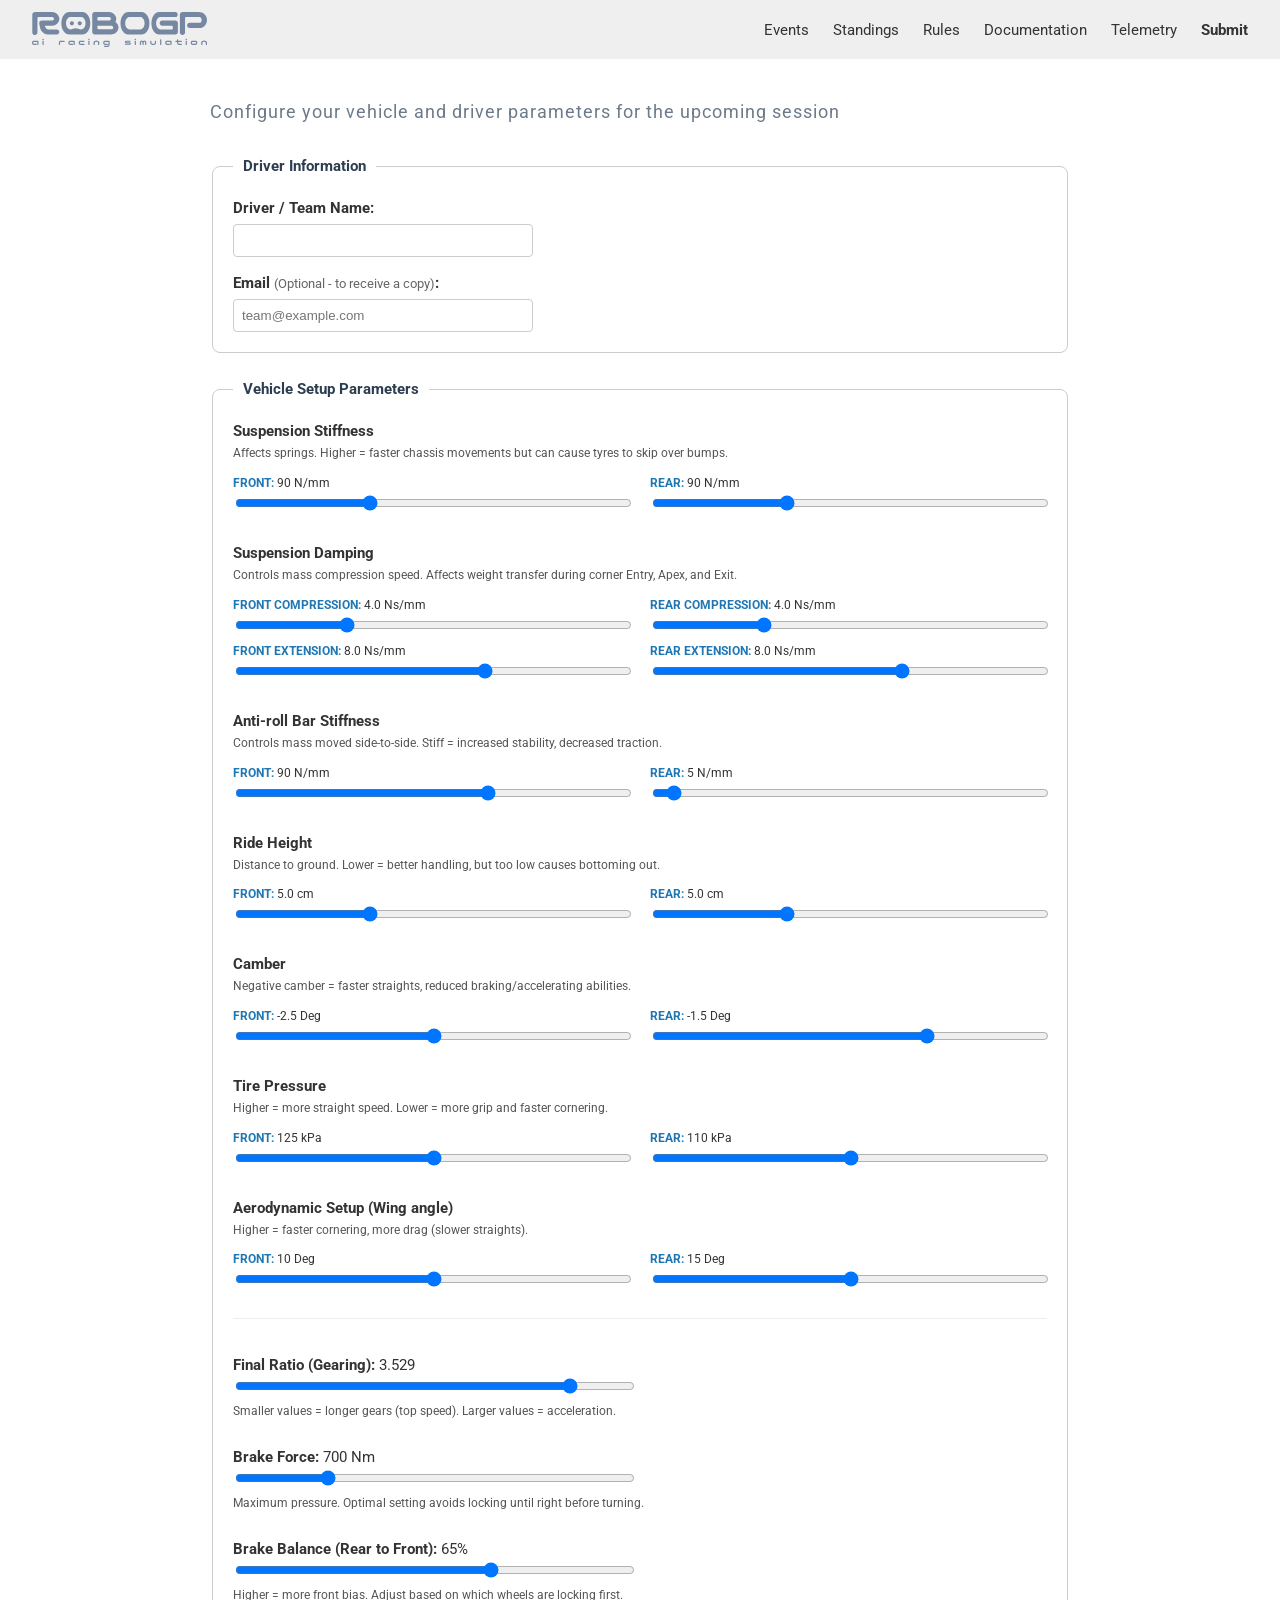
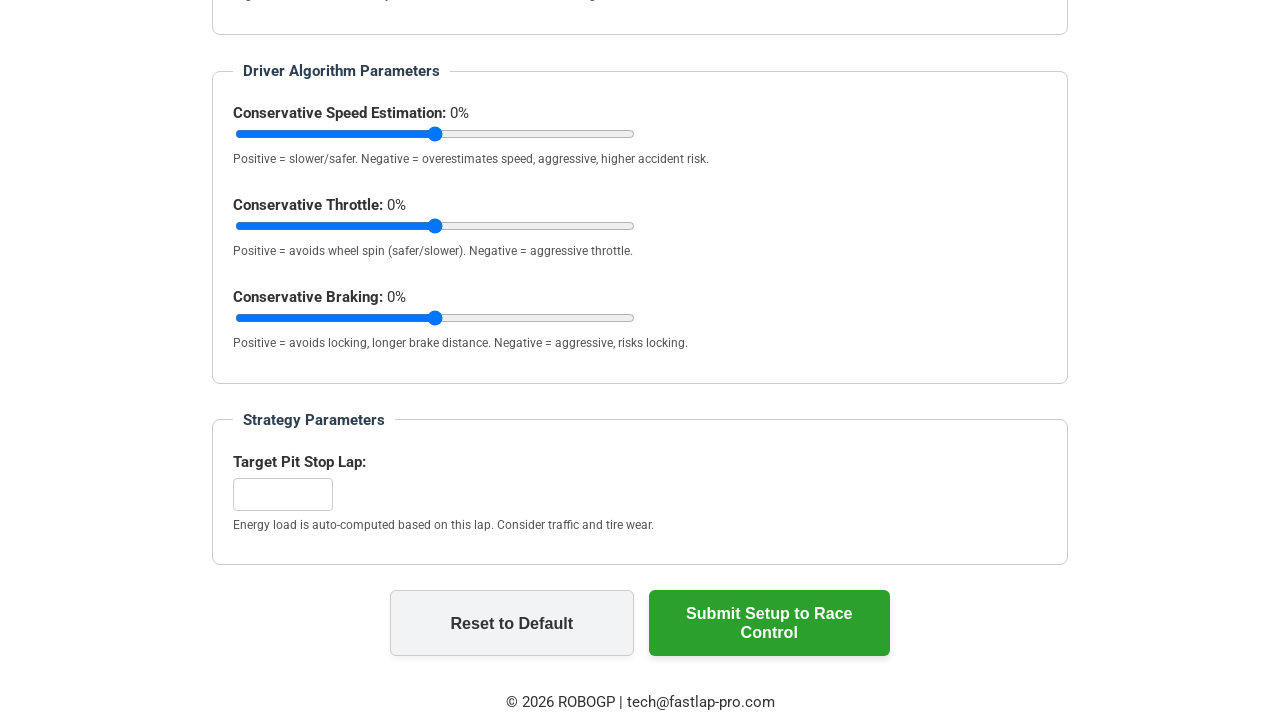
==== submit.html @ 28ae2395 "web prototype" ====
<!DOCTYPE html>
<html lang="en">

<head>
  <meta charset="UTF-8">
  <meta name="viewport" content="width=device-width, initial-scale=1.0">
  <title>ROBOGP - Submit</title>
  <meta name="description" content="ROBOGP submit competitors specifications.">
  <link rel="icon" href="/favicon.ico" type="image/x-icon">
  <link rel="preconnect" href="https://fonts.googleapis.com">
  <link rel="preconnect" href="https://fonts.gstatic.com" crossorigin>
  <link
    href="https://fonts.googleapis.com/css2?family=Lato:ital,wght@0,100;0,300;0,400;0,700;0,900;1,100;1,300;1,400;1,700;1,900&family=Roboto:ital,wght@0,100..900;1,100..900&display=swap"
    rel="stylesheet">
  <link rel="stylesheet" href="style.css">

  <style>
    .submit-container { padding: 20px; max-width: 900px; margin: 0 auto; }
    
    .setup-form { margin-top: 30px; }
    
    .setup-fieldset { 
      margin-bottom: 25px; 
      padding: 20px; 
      border: 1px solid #ccc; 
      border-radius: 8px; 
    }
    
    .setup-legend { 
      font-weight: bold; 
      padding: 0 10px; 
      color: var(--bg-dark); 
    }

    .form-group { margin-bottom: 25px; }
    .form-group.last { margin-bottom: 10px; }
    .form-group.bordered { margin-bottom: 35px; border-bottom: 1px solid #eee; padding-bottom: 25px; }

    .help-text { 
      font-size: 0.85em; 
      color: #555; 
      margin-top: 2px; 
      margin-bottom: 8px; 
    }

    /* Standard Inputs */
    .text-input { width: 100%; max-width: 300px; padding: 8px; margin-top: 5px; border: 1px solid #ccc; border-radius: 4px; }
    .num-input { width: 100px; padding: 8px; margin-top: 5px; border: 1px solid #ccc; border-radius: 4px; }
    
    /* Sliders & Grids */
    .slider-grid { 
      display: grid; 
      grid-template-columns: repeat(auto-fit, minmax(200px, 1fr)); 
      gap: 20px; 
    }
    .slider-input { width: 100%; }
    .slider-single { width: 100%; max-width: 400px; }

    /* Front/Rear Labels and Values */
    .label-front { font-size: 0.85em; font-weight: bold; color: #1f77b4; }
    .label-rear { font-size: 0.85em; font-weight: bold; color: #1f77b4; } /* Matches front per your code */
    .val-display { color: #333; font-weight: normal; }

    /* Form Buttons Layout */
    .form-actions {
      display: flex;
      gap: 15px;
      justify-content: center;
      max-width: 500px;
      margin: 0 auto;
      flex-wrap: wrap; /* Allows stacking on very small screens */
    }

    /* Big Green Button */
    .submit-btn {
      padding: 14px 28px; 
      font-size: 1.1em; 
      background-color: var(--color-green); 
      color: white; 
      border: none; 
      border-radius: 6px; 
      cursor: pointer; 
      font-weight: bold; 
      box-shadow: 0 4px 6px rgba(0,0,0,0.1); 
      flex: 1; /* Allows button to grow */
      min-width: 200px;
    }
    .submit-btn:hover { background-color: #248a24; }

    /* Reset Button */
    .reset-btn {
      padding: 14px 28px; 
      font-size: 1.1em; 
      background-color: #f1f3f4; 
      color: #333; 
      border: 1px solid #ccc; 
      border-radius: 6px; 
      cursor: pointer; 
      font-weight: bold; 
      box-shadow: 0 4px 6px rgba(0,0,0,0.05); 
      flex: 1;
      min-width: 200px;
    }
    .reset-btn:hover { background-color: #e2e6ea; }
  </style>
</head>

<body>

  <div id="navbar"></div>
  <script>
    fetch("navbar.html")
      .then(response => response.text())
      .then(data => {
        document.getElementById("navbar").innerHTML = data;

        const toggle = document.querySelector(".menu-toggle");
        const navlinks = document.querySelector(".nav-links");

        toggle.addEventListener("click", () => {
          navlinks.classList.toggle("show");
        });

        const current = window.location.pathname.split("/").pop();
        const links = document.querySelectorAll("#navbar ul a");
        links.forEach(link => {
          if (link.getAttribute("href") === current) {
            link.classList.add("active");
          }
        });
      });
  </script>

  <main class="submit-container">

    <div class="page-header" style="margin-top: 20px;">
      <p style="text-transform: none;">Configure your vehicle and driver parameters for the upcoming session</p>
    </div>

    <form action="#" method="POST" class="setup-form">

      <fieldset class="setup-fieldset">
        <legend class="setup-legend">Driver Information</legend>
        
        <label for="driver_name"><strong>Driver / Team Name:</strong></label><br>
        <input type="text" id="driver_name" name="driver_name" required class="text-input">

        <div style="margin-top: 15px;">
          <label for="driver_email"><strong>Email <span style="font-weight: normal; font-size: 0.9em; color: #666;">(Optional - to receive a copy)</span>:</strong></label><br>
          <input type="email" id="driver_email" name="driver_email" class="text-input" placeholder="team@example.com">
        </div>
      </fieldset>

      <fieldset class="setup-fieldset">
        <legend class="setup-legend">Vehicle Setup Parameters</legend>

        <div class="form-group">
          <label><strong>Suspension Stiffness</strong></label>
          <p class="help-text">Affects springs. Higher = faster chassis movements but can cause tyres to skip over bumps.</p>
          <div class="slider-grid">
            <div>
              <label class="label-front">FRONT: <span id="val_suspension_stiffness_front" class="val-display">90 N/mm</span></label><br>
              <input type="range" id="suspension_stiffness_front" name="suspension_stiffness_front" min="60" max="150" value="90" class="slider-input" oninput="document.getElementById('val_suspension_stiffness_front').innerText = this.value + ' N/mm'">
            </div>
            <div>
              <label class="label-rear">REAR: <span id="val_suspension_stiffness_rear" class="val-display">90 N/mm</span></label><br>
              <input type="range" id="suspension_stiffness_rear" name="suspension_stiffness_rear" min="60" max="150" value="90" class="slider-input" oninput="document.getElementById('val_suspension_stiffness_rear').innerText = this.value + ' N/mm'">
            </div>
          </div>
        </div>

        <div class="form-group">
          <label><strong>Suspension Damping</strong></label>
          <p class="help-text">Controls mass compression speed. Affects weight transfer during corner Entry, Apex, and Exit.</p>
          <div class="slider-grid">
            <div>
              <label class="label-front">FRONT COMPRESSION: <span id="val_suspension_damping_front" class="val-display">4.0 Ns/mm</span></label><br>
              <input type="range" id="suspension_damping_front" name="suspension_damping_front" min="10" max="120" value="40" class="slider-input" oninput="document.getElementById('val_suspension_damping_front').innerText = this.value / 10 + ' Ns/mm'">
            </div>
            <div>
              <label class="label-rear">REAR COMPRESSION: <span id="val_suspension_damping_rear" class="val-display">4.0 Ns/mm</span></label><br>
              <input type="range" id="suspension_damping_rear" name="suspension_damping_rear" min="10" max="120" value="40" class="slider-input" oninput="document.getElementById('val_suspension_damping_rear').innerText = this.value / 10 + ' Ns/mm'">
            </div>
          </div>
          <div class="slider-grid">
            <div>
              <label class="label-front">FRONT EXTENSION: <span id="val_suspension_dampingex_front" class="val-display">8.0 Ns/mm</span></label><br>
              <input type="range" id="suspension_dampingex_front" name="suspension_dampingex_front" min="10" max="120" value="80" class="slider-input" oninput="document.getElementById('val_suspension_dampingex_front').innerText = this.value / 10 + ' Ns/mm'">
            </div>
            <div>
              <label class="label-rear">REAR EXTENSION: <span id="val_suspension_dampingex_rear" class="val-display">8.0 Ns/mm</span></label><br>
              <input type="range" id="suspension_dampingex_rear" name="suspension_dampingex_rear" min="10" max="120" value="80" class="slider-input" oninput="document.getElementById('val_suspension_dampingex_rear').innerText = this.value / 10 + ' Ns/mm'">
            </div>
          </div>
        </div>

        <div class="form-group">
          <label><strong>Anti-roll Bar Stiffness</strong></label>
          <p class="help-text">Controls mass moved side-to-side. Stiff = increased stability, decreased traction.</p>
          <div class="slider-grid">
            <div>
              <label class="label-front">FRONT: <span id="val_anti_roll_front" class="val-display">90 N/mm</span></label><br>
              <input type="range" id="anti_roll_front" name="anti_roll_front" min="0" max="140" value="90" class="slider-input" oninput="document.getElementById('val_anti_roll_front').innerText = this.value + ' N/mm'">
            </div>
            <div>
              <label class="label-rear">REAR: <span id="val_anti_roll_rear" class="val-display">5 N/mm</span></label><br>
              <input type="range" id="anti_roll_rear" name="anti_roll_rear" min="0" max="140" value="5" class="slider-input" oninput="document.getElementById('val_anti_roll_rear').innerText = this.value + ' N/mm'">
            </div>
          </div>
        </div>

        <div class="form-group">
          <label><strong>Ride Height</strong></label>
          <p class="help-text">Distance to ground. Lower = better handling, but too low causes bottoming out.</p>
          <div class="slider-grid">
            <div>
              <label class="label-front">FRONT: <span id="val_ride_height_front" class="val-display">5.0 cm</span></label><br>
              <input type="range" id="ride_height_front" name="ride_height_front" min="40" max="70" value="50" class="slider-input" oninput="document.getElementById('val_ride_height_front').innerText = this.value / 10 + ' cm'">
            </div>
            <div>
              <label class="label-rear">REAR: <span id="val_ride_height_rear" class="val-display">5.0 cm</span></label><br>
              <input type="range" id="ride_height_rear" name="ride_height_rear" min="40" max="70" value="50" class="slider-input" oninput="document.getElementById('val_ride_height_rear').innerText = this.value / 10 + ' cm'">
            </div>
          </div>
        </div>

        <div class="form-group">
          <label><strong>Camber</strong></label>
          <p class="help-text">Negative camber = faster straights, reduced braking/accelerating abilities.</p>
          <div class="slider-grid">
            <div>
              <label class="label-front">FRONT: <span id="val_camber_front" class="val-display">-2.5 Deg</span></label><br>
              <input type="range" id="camber_front" name="camber_front" min="-50" max="0" value="-25" class="slider-input" oninput="document.getElementById('val_camber_front').innerText = this.value / 10.0 + ' Deg'">
            </div>
            <div>
              <label class="label-rear">REAR: <span id="val_camber_rear" class="val-display">-1.5 Deg</span></label><br>
              <input type="range" id="camber_rear" name="camber_rear" min="-50" max="0" value="-15" class="slider-input" oninput="document.getElementById('val_camber_rear').innerText = this.value / 10.0 + ' Deg'">
            </div>
          </div>
        </div>

        <div class="form-group">
          <label><strong>Tire Pressure</strong></label>
          <p class="help-text">Higher = more straight speed. Lower = more grip and faster cornering.</p>
          <div class="slider-grid">
            <div>
              <label class="label-front">FRONT: <span id="val_tire_pressure_front" class="val-display">125 kPa</span></label><br>
              <input type="range" id="tire_pressure_front" name="tire_pressure_front" min="85" max="165" value="125" class="slider-input" oninput="document.getElementById('val_tire_pressure_front').innerText = this.value + ' kPa'">
            </div>
            <div>
              <label class="label-rear">REAR: <span id="val_tire_pressure_rear" class="val-display">110 kPa</span></label><br>
              <input type="range" id="tire_pressure_rear" name="tire_pressure_rear" min="70" max="150" value="110" class="slider-input" oninput="document.getElementById('val_tire_pressure_rear').innerText = this.value + ' kPa'">
            </div>
          </div>
        </div>

        <div class="form-group bordered">
          <label><strong>Aerodynamic Setup (Wing angle)</strong></label>
          <p class="help-text">Higher = faster cornering, more drag (slower straights).</p>
          <div class="slider-grid">
            <div>
              <label class="label-front">FRONT: <span id="val_aero_front" class="val-display">10 Deg</span></label><br>
              <input type="range" id="aero_front" name="aero_front" min="0" max="20" value="10" class="slider-input" oninput="document.getElementById('val_aero_front').innerText = this.value + ' Deg'">
            </div>
            <div>
              <label class="label-rear">REAR: <span id="val_aero_rear" class="val-display">15 Deg</span></label><br>
              <input type="range" id="aero_rear" name="aero_rear" min="0" max="30" value="15" class="slider-input" oninput="document.getElementById('val_aero_rear').innerText = this.value + ' Deg'">
            </div>
          </div>
        </div>

        <div class="form-group">
          <label><strong>Final Ratio (Gearing): <span id="val_final_ratio" class="val-display">3.529</span></strong></label><br>
          <input type="range" id="final_ratio" name="final_ratio" min="800" max="4000" value="3529" class="slider-single" oninput="document.getElementById('val_final_ratio').innerText = this.value / 1000.0">
          <p class="help-text">Smaller values = longer gears (top speed). Larger values = acceleration.</p>
        </div>

        <div class="form-group">
          <label><strong>Brake Force: <span id="val_brake_force" class="val-display">700 Nm</span></strong></label><br>
          <input type="range" id="brake_force" name="brake_force" min="500" max="1400" value="700" class="slider-single" oninput="document.getElementById('val_brake_force').innerText = this.value + ' Nm'">
          <p class="help-text">Maximum pressure. Optimal setting avoids locking until right before turning.</p>
        </div>

        <div class="form-group last">
          <label><strong>Brake Balance (Rear to Front): <span id="val_brake_balance" class="val-display">65%</span></strong></label><br>
          <input type="range" id="brake_balance" name="brake_balance" min="1" max="100" value="65" class="slider-single" oninput="document.getElementById('val_brake_balance').innerText = this.value + '%'">
          <p class="help-text">Higher = more front bias. Adjust based on which wheels are locking first.</p>
        </div>
      </fieldset>

      <fieldset class="setup-fieldset">
        <legend class="setup-legend">Driver Algorithm Parameters</legend>

        <div class="form-group">
          <label><strong>Conservative Speed Estimation: <span id="val_algo_speed" class="val-display">0%</span></strong></label><br>
          <input type="range" id="algo_speed" name="algo_speed" min="-100" max="100" value="0" class="slider-single" oninput="document.getElementById('val_algo_speed').innerText = this.value+ '%'">
          <p class="help-text">Positive = slower/safer. Negative = overestimates speed, aggressive, higher accident risk.</p>
        </div>

        <div class="form-group">
          <label><strong>Conservative Throttle: <span id="val_algo_throttle" class="val-display">0%</span></strong></label><br>
          <input type="range" id="algo_throttle" name="algo_throttle" min="-100" max="100" value="0" class="slider-single" oninput="document.getElementById('val_algo_throttle').innerText = this.value+ '%'">
          <p class="help-text">Positive = avoids wheel spin (safer/slower). Negative = aggressive throttle.</p>
        </div>

        <div class="form-group last">
          <label><strong>Conservative Braking: <span id="val_algo_braking" class="val-display">0%</span></strong></label><br>
          <input type="range" id="algo_braking" name="algo_braking" min="-100" max="100" value="0" class="slider-single" oninput="document.getElementById('val_algo_braking').innerText = this.value + '%'">
          <p class="help-text">Positive = avoids locking, longer brake distance. Negative = aggressive, risks locking.</p>
        </div>
      </fieldset>

      <fieldset class="setup-fieldset">
        <legend class="setup-legend">Strategy Parameters</legend>

        <div class="form-group last">
          <label for="pit_lap"><strong>Target Pit Stop Lap:</strong></label><br>
          <input type="number" id="pit_lap" name="pit_lap" min="1" max="150" class="num-input">
          <p class="help-text" style="margin-top: 5px;">Energy load is auto-computed based on this lap. Consider traffic and tire wear.</p>
        </div>
      </fieldset>

      <div class="form-actions">
        <button type="button" class="reset-btn" onclick="resetFormDefaults()">
          Reset to Default
        </button>
        <button type="button" class="submit-btn">
          Submit Setup to Race Control
        </button>
      </div>

    </form>

  </main>
  
  <div id="footer"></div>
  
  <script>
    // Navbar / Footer scripts
    fetch("footer.html")
      .then(response => response.text())
      .then(data => {
        document.getElementById("footer").innerHTML = data;
      });

    // Custom Reset Function
    function resetFormDefaults() {
      // Find every input inside the form EXCEPT the driver name field
      const inputs = document.querySelectorAll('.setup-form input:not(#driver_name)');
      
      inputs.forEach(input => {
        // If it is a slider or a number input, reset it to its HTML default value
        if (input.type === 'range' || input.type === 'number') {
          input.value = input.defaultValue;
          
          // Dispatch an 'input' event to instantly trigger the inline oninput="..." logic
          // This ensures the <span> elements update automatically without needing extra code!
          input.dispatchEvent(new Event('input'));
        }
      });
    }
  </script>
</body>

</html>
---- style.css ----
/* =========================================
   1. GLOBAL VARIABLES & BASE
========================================= */
:root {
  color-scheme: light;
  
  /* Color Palette */
  --bg-dark: #2c3e50;
  --bg-blue-grey: #7b8b9e;
  --bg-light: #f8f9fa;
  --text-main: #333333;
  --text-muted: #6c7a89;
  
  /* Highlight Colors */
  --color-green: #2ca02c;
  --bg-green-soft: rgba(44, 160, 44, 0.08);
  --color-blue: #1967d2;
  --bg-blue-soft: #e8f0fe;
  
  /* Typography */
  --font-headers: 'Lato', sans-serif;
  --font-body: 'Roboto', sans-serif;
}

*, *::before, *::after {
  box-sizing: border-box; /* Prevents padding from breaking layouts */
}

/* Scrollbar Styling */
html {
  scrollbar-width: thin; 
  scrollbar-color: #888888 #f1f1f1; 
}
::-webkit-scrollbar { width: 8px; }
::-webkit-scrollbar-track { background: #f1f1f1; border-radius: 4px; }
::-webkit-scrollbar-thumb { background: #888; border-radius: 4px; }

body {
  margin: 0;
  padding: 0;
  font-family: var(--font-body);
  font-weight: 400;
  font-size: 11pt;
  line-height: 1.5;
  color: var(--text-main);
  overflow-x: hidden;
}

main {
  display: block;
  width: 100%;
}

h1, h2, h3 {
  font-family: var(--font-headers);
  margin-top: 0;
}

h1 { font-weight: 700; color: var(--bg-blue-grey); font-size: 1.5rem; }
h2 { font-weight: 700; color: var(--bg-blue-grey); font-size: 1.25rem; }

/* =========================================
   2. NAVIGATION BAR
========================================= */
.navbar {
  display: flex;
  justify-content: space-between;
  align-items: center;
  background-color: #efefef;
  padding: 0.75rem 2rem;
  position: sticky;
  top: 0;
  width: 100%;
  z-index: 1000;
}

.navbar .logo { display: flex; align-items: center; text-decoration: none; margin-right: 20px; }
.navbar .logo-img { height: 35px; width: auto; display: block; }

.nav-links { list-style: none; display: flex; gap: 1.5rem; margin: 0; padding: 0; }
.nav-links a { text-decoration: none; color: #333; transition: color 0.2s; }
.nav-links a.active { font-weight: bold; }
.nav-links a:hover { color: #000; }

.menu-toggle { display: none; font-size: 2rem; background: none; border: none; cursor: pointer; }

/* =========================================
   3. LAYOUT CONTAINERS
========================================= */
/* Home Page Flex Grid */
.layout-container {
  max-width: 1100px;
  margin: 0 auto;
  padding: 40px 20px;
  display: flex;
  flex-wrap: wrap;
  align-items: flex-start;
  gap: 30px;
}
.col-left { flex: 1 1 35%; min-width: 300px; }
.col-right { flex: 1 1 55%; min-width: 300px; }

/* Text Pages (Rules, Docs) */
.text-container {
  width: 100%;
  max-width: 900px;
  margin: 40px auto;
  padding: 0 20px;
  text-align: justify;
}

/* Data Pages (Events, Standings) */
.data-container {
  max-width: 1000px;
  margin: 40px auto;
  padding: 0 20px;
}

/* Home Page Specifics */
.hero-logo { margin-top: 2rem; max-width: 250px; }
.fluid-img { width: 100%; height: auto; display: block; }
.event-section { background-color: var(--bg-blue-grey); color: #ffffff; }
.event-section h2 { color: #fff; font-size: 2.5rem; margin-bottom: 1.5rem; }
.event-section h3 { font-size: 1.2rem; margin-bottom: 1rem; color: #fff; }
.event-section p { font-size: 1rem; }
.event-section .bold-time { font-weight: 700; margin-bottom: 2rem; }

/* =========================================
   4. COMPONENTS (Headers, Videos, Tables)
========================================= */

/* Event Header (E1 Badge) */
.event-header { display: flex; align-items: center; gap: 20px; margin-bottom: 40px; }
.event-badge { font-family: var(--font-headers); font-size: 4.5rem; font-weight: 900; color: var(--bg-blue-grey); line-height: 1; border-right: 3px solid #ddd; padding-right: 20px; }
.event-info { display: flex; flex-direction: column; justify-content: center; }
.event-info h1 { font-size: 2.2rem; color: var(--text-main); margin: 0 0 5px 0; line-height: 1; letter-spacing: 1px; text-transform: uppercase; }
.event-info p { margin: 0; color: var(--text-muted); font-size: 1.1rem; font-weight: 500; letter-spacing: 0.5px; }

/* Standard Page Header */
.page-header { margin-bottom: 30px; }
.page-header h1 { font-size: 2.5rem; color: var(--text-main); margin-bottom: 5px; letter-spacing: 2px; }
.page-header p { color: var(--text-muted); margin: 0; font-size: 1.1rem; text-transform: uppercase; letter-spacing: 1px; }

/* Video Wrapper */
.video-wrapper { position: relative; padding-bottom: 56.25%; height: 0; overflow: hidden; border-radius: 8px; box-shadow: 0 10px 30px rgba(0,0,0,0.1); margin-bottom: 40px; }
.video-wrapper iframe, .video-wrapper img { position: absolute; top: 0; left: 0; width: 100%; height: 100%; }

/* Universal Data Tables */
.table-responsive { width: 100%; overflow-x: auto; box-shadow: 0 4px 15px rgba(0,0,0,0.05); border-radius: 8px; }
.data-table { width: 100%; border-collapse: collapse; text-align: right; font-size: 0.95rem; background-color: #ffffff; }

/* Align first two/three columns left */
.data-table th:nth-child(1), .data-table td:nth-child(1),
.data-table th:nth-child(2), .data-table td:nth-child(2) { text-align: left; }

.data-table th { background-color: var(--bg-light); color: var(--text-muted); font-weight: 700; text-transform: uppercase; font-size: 0.75rem; letter-spacing: 0.05rem; padding: 16px 12px; border-bottom: 2px solid #ddd; }
.data-table td { padding: 14px 12px; border-bottom: 1px solid #f1f1f1; color: #444; }
.data-table tbody tr:hover { background-color: #fcfcfc; transition: background-color 0.2s ease; }

/* Modifier for centered tables (like Standings) */
.data-table.table-center { text-align: center; }
.data-table.table-center th { background-color: var(--bg-dark); color: #ffffff; }
.data-table.table-center th:nth-child(3), .data-table.table-center td:nth-child(3) { text-align: left; }

/* Table Highlights */
.fastest { background-color: var(--bg-green-soft); color: var(--color-green); font-weight: 700; border-radius: 4px; }
.win { background-color: var(--bg-blue-soft) !important; color: var(--color-blue); font-weight: bold; }
.podium { background-color: #f1f3f4 !important; font-weight: bold; }
.total-col { background-color: #fafafa; font-weight: 900; font-size: 1.1rem; color: var(--bg-dark); border-left: 2px solid #eee; }

/* =========================================
   5. MOBILE RESPONSIVE
========================================= */
@media (max-width: 600px) {
  .navbar { padding: 0.2rem 1rem; }
  .navbar .nav-links { display: none; flex-direction: column; position: absolute; top: 60px; right: 0; background: #fff; padding: 1rem; box-shadow: -2px 5px 10px rgba(0, 0, 0, 0.1); width: 200px; }
  .navbar .nav-links.show { display: flex; gap: 1rem; }
  .menu-toggle { display: block; transform: translateY(1px); }
  
  .event-badge { font-size: 3rem; padding-right: 15px; }
  .event-info h1 { font-size: 1.8rem; }
}
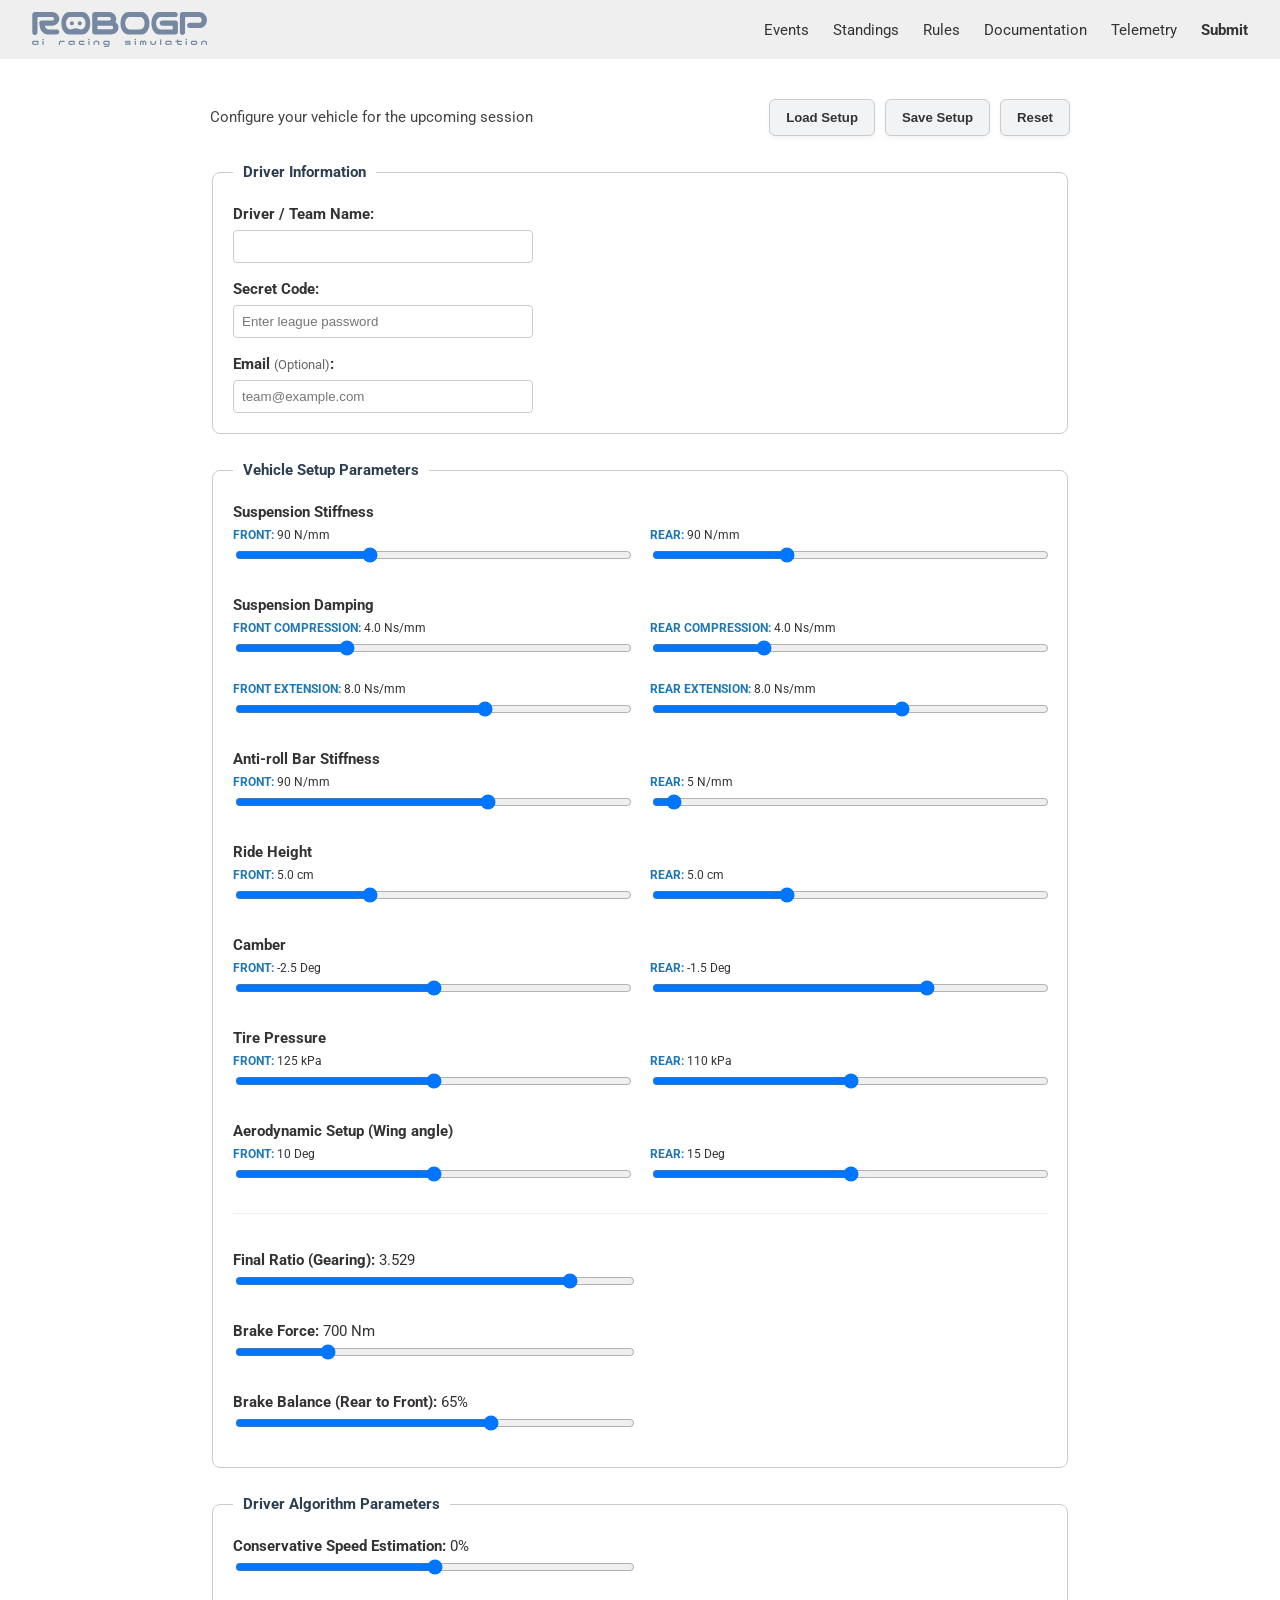
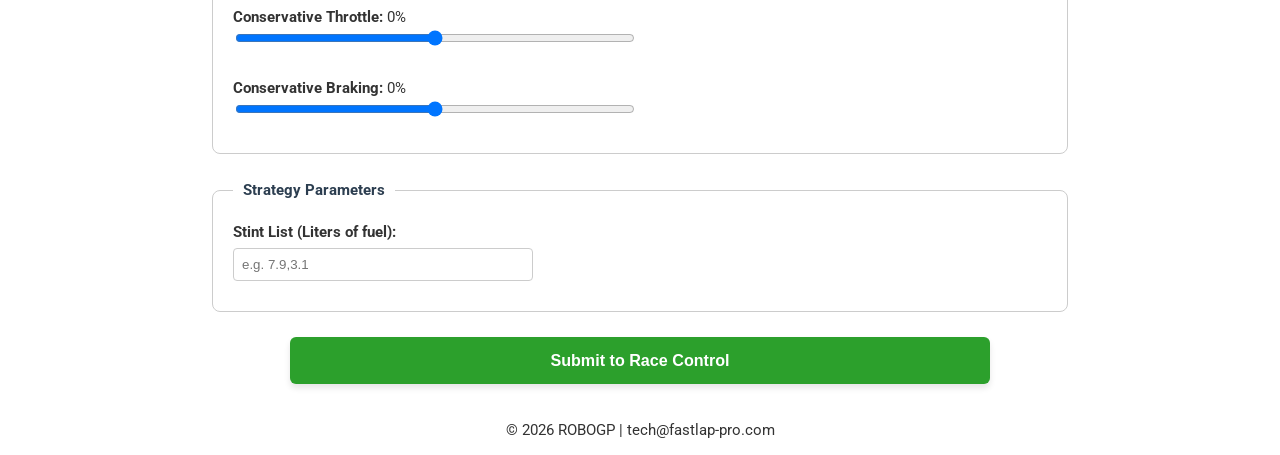
==== commit d59757d5: "Updated submit page" ====
--- a/submit.html
+++ b/submit.html
@@ -17,91 +17,46 @@
   <style>
     .submit-container { padding: 20px; max-width: 900px; margin: 0 auto; }
     
-    .setup-form { margin-top: 30px; }
+    .setup-form { margin-top: 20px; }
     
-    .setup-fieldset { 
-      margin-bottom: 25px; 
-      padding: 20px; 
-      border: 1px solid #ccc; 
-      border-radius: 8px; 
-    }
-    
-    .setup-legend { 
-      font-weight: bold; 
-      padding: 0 10px; 
-      color: var(--bg-dark); 
-    }
-
+    .setup-fieldset { margin-bottom: 25px; padding: 20px; border: 1px solid #ccc; border-radius: 8px; }
+    .setup-legend { font-weight: bold; padding: 0 10px; color: var(--bg-dark); }
     .form-group { margin-bottom: 25px; }
     .form-group.last { margin-bottom: 10px; }
     .form-group.bordered { margin-bottom: 35px; border-bottom: 1px solid #eee; padding-bottom: 25px; }
-
-    .help-text { 
-      font-size: 0.85em; 
-      color: #555; 
-      margin-top: 2px; 
-      margin-bottom: 8px; 
-    }
-
-    /* Standard Inputs */
+    .help-text { font-size: 0.85em; color: #555; margin-top: 2px; margin-bottom: 8px; }
     .text-input { width: 100%; max-width: 300px; padding: 8px; margin-top: 5px; border: 1px solid #ccc; border-radius: 4px; }
     .num-input { width: 100px; padding: 8px; margin-top: 5px; border: 1px solid #ccc; border-radius: 4px; }
-    
-    /* Sliders & Grids */
-    .slider-grid { 
-      display: grid; 
-      grid-template-columns: repeat(auto-fit, minmax(200px, 1fr)); 
-      gap: 20px; 
-    }
+    .slider-grid { display: grid; grid-template-columns: repeat(auto-fit, minmax(200px, 1fr)); gap: 20px; }
     .slider-input { width: 100%; }
     .slider-single { width: 100%; max-width: 400px; }
-
-    /* Front/Rear Labels and Values */
-    .label-front { font-size: 0.85em; font-weight: bold; color: #1f77b4; }
-    .label-rear { font-size: 0.85em; font-weight: bold; color: #1f77b4; } /* Matches front per your code */
+    .label-front, .label-rear { font-size: 0.85em; font-weight: bold; color: #1f77b4; }
     .val-display { color: #333; font-weight: normal; }
 
-    /* Form Buttons Layout */
-    .form-actions {
+    /* --- UPDATED HEADER/BUTTONS LAYOUT --- */
+    .header-actions-row {
       display: flex;
+      justify-content: space-between;
+      align-items: center;
+      flex-wrap: wrap;
       gap: 15px;
-      justify-content: center;
-      max-width: 500px;
-      margin: 0 auto;
-      flex-wrap: wrap; /* Allows stacking on very small screens */
-    }
-
-    /* Big Green Button */
-    .submit-btn {
-      padding: 14px 28px; 
-      font-size: 1.1em; 
-      background-color: var(--color-green); 
-      color: white; 
-      border: none; 
-      border-radius: 6px; 
-      cursor: pointer; 
-      font-weight: bold; 
-      box-shadow: 0 4px 6px rgba(0,0,0,0.1); 
-      flex: 1; /* Allows button to grow */
-      min-width: 200px;
-    }
+      margin-bottom: 25px;
+    }
+    .header-actions-row p {
+      margin: 0;
+      color: #444;
+      font-size: 1.05em;
+    }
+    .top-actions { display: flex; gap: 10px; flex-wrap: wrap; justify-content: flex-end; }
+    
+    /* Bottom Form Actions */
+    .form-actions { display: flex; gap: 15px; justify-content: center; max-width: 700px; margin: 0 auto; flex-wrap: wrap; margin-top: 10px;}
+    
+    .submit-btn { padding: 14px 28px; font-size: 1.1em; background-color: var(--color-green); color: white; border: none; border-radius: 6px; cursor: pointer; font-weight: bold; box-shadow: 0 4px 6px rgba(0,0,0,0.1); flex: 2; min-width: 250px; }
     .submit-btn:hover { background-color: #248a24; }
-
-    /* Reset Button */
-    .reset-btn {
-      padding: 14px 28px; 
-      font-size: 1.1em; 
-      background-color: #f1f3f4; 
-      color: #333; 
-      border: 1px solid #ccc; 
-      border-radius: 6px; 
-      cursor: pointer; 
-      font-weight: bold; 
-      box-shadow: 0 4px 6px rgba(0,0,0,0.05); 
-      flex: 1;
-      min-width: 200px;
-    }
-    .reset-btn:hover { background-color: #e2e6ea; }
+    
+    .action-btn { padding: 10px 16px; font-size: 0.9em; background-color: #f1f3f4; color: #333; border: 1px solid #ccc; border-radius: 6px; cursor: pointer; font-weight: bold; box-shadow: 0 2px 4px rgba(0,0,0,0.05); }
+    .action-btn:hover { background-color: #e2e6ea; }
   </style>
 </head>
 
@@ -133,20 +88,31 @@
 
   <main class="submit-container">
 
-    <div class="page-header" style="margin-top: 20px;">
-      <p style="text-transform: none;">Configure your vehicle and driver parameters for the upcoming session</p>
-    </div>
-
     <form action="#" method="POST" class="setup-form">
+
+      <div class="header-actions-row">
+        <p>Configure your vehicle for the upcoming session</p>
+        
+        <div class="top-actions">
+          <input type="file" id="load_file" accept=".json" style="display:none;" onchange="loadSetupFile(event)">
+          <button type="button" class="action-btn" onclick="document.getElementById('load_file').click()">Load Setup</button>
+          <button type="button" class="action-btn" onclick="saveSetupFile()">Save Setup</button>
+          <button type="button" class="action-btn" onclick="resetFormDefaults()">Reset</button>
+        </div>
+      </div>
 
       <fieldset class="setup-fieldset">
         <legend class="setup-legend">Driver Information</legend>
-        
         <label for="driver_name"><strong>Driver / Team Name:</strong></label><br>
         <input type="text" id="driver_name" name="driver_name" required class="text-input">
 
         <div style="margin-top: 15px;">
-          <label for="driver_email"><strong>Email <span style="font-weight: normal; font-size: 0.9em; color: #666;">(Optional - to receive a copy)</span>:</strong></label><br>
+          <label for="secret_code"><strong>Secret Code:</strong></label><br>
+          <input type="password" id="secret_code" name="secret_code" required class="text-input" placeholder="Enter league password">
+        </div>
+
+        <div style="margin-top: 15px;">
+          <label for="driver_email"><strong>Email <span style="font-weight: normal; font-size: 0.9em; color: #666;">(Optional)</span>:</strong></label><br>
           <input type="email" id="driver_email" name="driver_email" class="text-input" placeholder="team@example.com">
         </div>
       </fieldset>
@@ -156,7 +122,6 @@
 
         <div class="form-group">
           <label><strong>Suspension Stiffness</strong></label>
-          <p class="help-text">Affects springs. Higher = faster chassis movements but can cause tyres to skip over bumps.</p>
           <div class="slider-grid">
             <div>
               <label class="label-front">FRONT: <span id="val_suspension_stiffness_front" class="val-display">90 N/mm</span></label><br>
@@ -171,7 +136,6 @@
 
         <div class="form-group">
           <label><strong>Suspension Damping</strong></label>
-          <p class="help-text">Controls mass compression speed. Affects weight transfer during corner Entry, Apex, and Exit.</p>
           <div class="slider-grid">
             <div>
               <label class="label-front">FRONT COMPRESSION: <span id="val_suspension_damping_front" class="val-display">4.0 Ns/mm</span></label><br>
@@ -182,7 +146,7 @@
               <input type="range" id="suspension_damping_rear" name="suspension_damping_rear" min="10" max="120" value="40" class="slider-input" oninput="document.getElementById('val_suspension_damping_rear').innerText = this.value / 10 + ' Ns/mm'">
             </div>
           </div>
-          <div class="slider-grid">
+          <div class="slider-grid" style="margin-top: 15px;">
             <div>
               <label class="label-front">FRONT EXTENSION: <span id="val_suspension_dampingex_front" class="val-display">8.0 Ns/mm</span></label><br>
               <input type="range" id="suspension_dampingex_front" name="suspension_dampingex_front" min="10" max="120" value="80" class="slider-input" oninput="document.getElementById('val_suspension_dampingex_front').innerText = this.value / 10 + ' Ns/mm'">
@@ -196,7 +160,6 @@
 
         <div class="form-group">
           <label><strong>Anti-roll Bar Stiffness</strong></label>
-          <p class="help-text">Controls mass moved side-to-side. Stiff = increased stability, decreased traction.</p>
           <div class="slider-grid">
             <div>
               <label class="label-front">FRONT: <span id="val_anti_roll_front" class="val-display">90 N/mm</span></label><br>
@@ -211,7 +174,6 @@
 
         <div class="form-group">
           <label><strong>Ride Height</strong></label>
-          <p class="help-text">Distance to ground. Lower = better handling, but too low causes bottoming out.</p>
           <div class="slider-grid">
             <div>
               <label class="label-front">FRONT: <span id="val_ride_height_front" class="val-display">5.0 cm</span></label><br>
@@ -226,7 +188,6 @@
 
         <div class="form-group">
           <label><strong>Camber</strong></label>
-          <p class="help-text">Negative camber = faster straights, reduced braking/accelerating abilities.</p>
           <div class="slider-grid">
             <div>
               <label class="label-front">FRONT: <span id="val_camber_front" class="val-display">-2.5 Deg</span></label><br>
@@ -241,7 +202,6 @@
 
         <div class="form-group">
           <label><strong>Tire Pressure</strong></label>
-          <p class="help-text">Higher = more straight speed. Lower = more grip and faster cornering.</p>
           <div class="slider-grid">
             <div>
               <label class="label-front">FRONT: <span id="val_tire_pressure_front" class="val-display">125 kPa</span></label><br>
@@ -256,7 +216,6 @@
 
         <div class="form-group bordered">
           <label><strong>Aerodynamic Setup (Wing angle)</strong></label>
-          <p class="help-text">Higher = faster cornering, more drag (slower straights).</p>
           <div class="slider-grid">
             <div>
               <label class="label-front">FRONT: <span id="val_aero_front" class="val-display">10 Deg</span></label><br>
@@ -272,19 +231,16 @@
         <div class="form-group">
           <label><strong>Final Ratio (Gearing): <span id="val_final_ratio" class="val-display">3.529</span></strong></label><br>
           <input type="range" id="final_ratio" name="final_ratio" min="800" max="4000" value="3529" class="slider-single" oninput="document.getElementById('val_final_ratio').innerText = this.value / 1000.0">
-          <p class="help-text">Smaller values = longer gears (top speed). Larger values = acceleration.</p>
         </div>
 
         <div class="form-group">
           <label><strong>Brake Force: <span id="val_brake_force" class="val-display">700 Nm</span></strong></label><br>
           <input type="range" id="brake_force" name="brake_force" min="500" max="1400" value="700" class="slider-single" oninput="document.getElementById('val_brake_force').innerText = this.value + ' Nm'">
-          <p class="help-text">Maximum pressure. Optimal setting avoids locking until right before turning.</p>
         </div>
 
         <div class="form-group last">
           <label><strong>Brake Balance (Rear to Front): <span id="val_brake_balance" class="val-display">65%</span></strong></label><br>
           <input type="range" id="brake_balance" name="brake_balance" min="1" max="100" value="65" class="slider-single" oninput="document.getElementById('val_brake_balance').innerText = this.value + '%'">
-          <p class="help-text">Higher = more front bias. Adjust based on which wheels are locking first.</p>
         </div>
       </fieldset>
 
@@ -294,72 +250,178 @@
         <div class="form-group">
           <label><strong>Conservative Speed Estimation: <span id="val_algo_speed" class="val-display">0%</span></strong></label><br>
           <input type="range" id="algo_speed" name="algo_speed" min="-100" max="100" value="0" class="slider-single" oninput="document.getElementById('val_algo_speed').innerText = this.value+ '%'">
-          <p class="help-text">Positive = slower/safer. Negative = overestimates speed, aggressive, higher accident risk.</p>
         </div>
 
         <div class="form-group">
           <label><strong>Conservative Throttle: <span id="val_algo_throttle" class="val-display">0%</span></strong></label><br>
           <input type="range" id="algo_throttle" name="algo_throttle" min="-100" max="100" value="0" class="slider-single" oninput="document.getElementById('val_algo_throttle').innerText = this.value+ '%'">
-          <p class="help-text">Positive = avoids wheel spin (safer/slower). Negative = aggressive throttle.</p>
         </div>
 
         <div class="form-group last">
           <label><strong>Conservative Braking: <span id="val_algo_braking" class="val-display">0%</span></strong></label><br>
           <input type="range" id="algo_braking" name="algo_braking" min="-100" max="100" value="0" class="slider-single" oninput="document.getElementById('val_algo_braking').innerText = this.value + '%'">
-          <p class="help-text">Positive = avoids locking, longer brake distance. Negative = aggressive, risks locking.</p>
         </div>
       </fieldset>
 
       <fieldset class="setup-fieldset">
         <legend class="setup-legend">Strategy Parameters</legend>
-
+        
         <div class="form-group last">
-          <label for="pit_lap"><strong>Target Pit Stop Lap:</strong></label><br>
-          <input type="number" id="pit_lap" name="pit_lap" min="1" max="150" class="num-input">
-          <p class="help-text" style="margin-top: 5px;">Energy load is auto-computed based on this lap. Consider traffic and tire wear.</p>
+          <label for="stint_list"><strong>Stint List (Liters of fuel):</strong></label><br>
+          <input type="text" id="stint_list" name="stint_list" class="text-input" placeholder="e.g. 7.9,3.1" required>
         </div>
       </fieldset>
 
       <div class="form-actions">
-        <button type="button" class="reset-btn" onclick="resetFormDefaults()">
-          Reset to Default
-        </button>
-        <button type="button" class="submit-btn">
-          Submit Setup to Race Control
-        </button>
+        <button type="button" class="submit-btn" id="submit_btn">Submit to Race Control</button>
       </div>
 
     </form>
-
   </main>
-  
-  <div id="footer"></div>
-  
+
   <script>
-    // Navbar / Footer scripts
-    fetch("footer.html")
-      .then(response => response.text())
-      .then(data => {
-        document.getElementById("footer").innerHTML = data;
+    // --- GOOGLE SCRIPT URL ---
+    const GOOGLE_SCRIPT_URL = "https://script.google.com/macros/s/AKfycby4uf1lutsCCjePPvu5dKOIMWRpXObXSJtqw75v9xQFQSN5JnzDRBGFwl4H2k5Sl3QIAg/exec";
+
+    const submitBtn = document.getElementById('submit_btn');
+    const form = document.querySelector('.setup-form');
+
+    // 1. Math function to convert real slider value to 0.0 - 1.0 based on min/max
+    function normalize(id) {
+      const el = document.getElementById(id);
+      const val = parseFloat(el.value);
+      const min = parseFloat(el.min);
+      const max = parseFloat(el.max);
+      return ((val - min) / (max - min)).toFixed(3);
+    }
+
+    // 2. Generate the Normalized XML Output
+    function generateNormalizedXML() {
+      return `<Setup suspStiffnessFront="${normalize('suspension_stiffness_front')}" suspStiffnessRear="${normalize('suspension_stiffness_rear')}"
+ suspDampCompressionFront="${normalize('suspension_damping_front')}" suspDampCompressionRear="${normalize('suspension_damping_rear')}"
+ suspDampDecompressionFront="${normalize('suspension_dampingex_front')}" suspDampDecompressionRear="${normalize('suspension_dampingex_rear')}"
+ rollStiffnessFront="${normalize('anti_roll_front')}" rollStiffnessRear="${normalize('anti_roll_rear')}"
+ rideHeightFront="${normalize('ride_height_front')}" rideHeightRear="${normalize('ride_height_rear')}"
+ camberFront="${normalize('camber_front')}" camberRear="${normalize('camber_rear')}"
+ tyrePressureFront="${normalize('tire_pressure_front')}" tyrePressureRear="${normalize('tire_pressure_rear')}"
+ aeroSetFront="${normalize('aero_front')}" aeroSetRear="${normalize('aero_rear')}"
+ brakeForce="${normalize('brake_force')}" brakeBias="${normalize('brake_balance')}"
+ finalRatio="${normalize('final_ratio')}" tyreType="0" />
+
+<Driver conservativeSpeedEstimation="${normalize('algo_speed')}"
+ conservativeTrackLimits="0.5"
+ conservativeFightingLateralSpace="0.5"
+ conservativeFightingLongitudinalSpace="0.5"
+ avoidThrottleWheelSpin="${normalize('algo_throttle')}"
+ avoidBrakeWheelLock="${normalize('algo_braking')}"
+ avoidSteerSlip="0.625" />
+
+<Strategy stintList="${document.getElementById('stint_list').value}" />`;
+    }
+
+    // 3. Save Local File (JSON)
+    function saveSetupFile() {
+      const formData = new FormData(form);
+      const setupData = {};
+      formData.forEach((value, key) => {
+        // Save everything except the secret code
+        if (key !== 'secret_code') setupData[key] = value;
       });
 
-    // Custom Reset Function
+      const blob = new Blob([JSON.stringify(setupData, null, 2)], { type: "application/json" });
+      const link = document.createElement("a");
+      link.href = URL.createObjectURL(blob);
+      link.download = "robogp_setup.json";
+      link.click();
+    }
+
+    // 4. Load Local File (JSON)
+    function loadSetupFile(event) {
+      const file = event.target.files[0];
+      if (!file) return;
+
+      const reader = new FileReader();
+      reader.onload = (e) => {
+        try {
+          const data = JSON.parse(e.target.result);
+          for (const key in data) {
+            const el = document.getElementById(key);
+            if (el) {
+              el.value = data[key];
+              // Fire input event to instantly update the visible span values
+              el.dispatchEvent(new Event('input')); 
+            }
+          }
+        } catch (err) {
+          alert("Invalid setup file format.");
+        }
+      };
+      reader.readAsText(file);
+      // Reset the file input so they can load the same file again if needed
+      event.target.value = ""; 
+    }
+
+    // 5. Submit to Google Sheets
+    submitBtn.addEventListener('click', () => {
+      if (!form.checkValidity()) {
+        form.reportValidity();
+        return;
+      }
+
+      const originalText = submitBtn.innerText;
+      submitBtn.innerText = "Sending to Race Control...";
+      submitBtn.style.backgroundColor = "#555";
+      submitBtn.disabled = true;
+
+      // Package the data for Google Script
+      const finalData = new FormData();
+      finalData.append('driver_name', document.getElementById('driver_name').value);
+      finalData.append('driver_email', document.getElementById('driver_email').value);
+      finalData.append('secret_code', document.getElementById('secret_code').value);
+      finalData.append('setup_xml', generateNormalizedXML()); // Adds the giant XML block
+
+      fetch(GOOGLE_SCRIPT_URL, {
+        method: 'POST',
+        body: finalData
+      })
+        .then(response => response.text())
+        .then(data => {
+          if (data === "Success") {
+            alert("Setup successfully submitted to Race Control!");
+            document.getElementById('secret_code').value = ''; // Just clear the password
+          } else {
+            alert("Submission failed: " + data);
+          }
+        })
+        .catch(error => {
+          console.error("Caught an error:", error);
+          alert("Something went wrong. Check the console.");
+        })
+        .finally(() => {
+          submitBtn.innerText = originalText;
+          submitBtn.style.backgroundColor = "var(--color-green)";
+          submitBtn.disabled = false;
+        });
+    });
+
+    // 6. Reset Form
     function resetFormDefaults() {
-      // Find every input inside the form EXCEPT the driver name field
-      const inputs = document.querySelectorAll('.setup-form input:not(#driver_name)');
-      
+      const inputs = document.querySelectorAll('.setup-form input:not(#driver_name, #driver_email)');
       inputs.forEach(input => {
-        // If it is a slider or a number input, reset it to its HTML default value
-        if (input.type === 'range' || input.type === 'number') {
+        if (input.type === 'range' || input.type === 'number' || input.type === 'text') {
           input.value = input.defaultValue;
-          
-          // Dispatch an 'input' event to instantly trigger the inline oninput="..." logic
-          // This ensures the <span> elements update automatically without needing extra code!
           input.dispatchEvent(new Event('input'));
         }
       });
     }
   </script>
+
+  <div id="footer"></div>
+  <script>
+    fetch("footer.html")
+      .then(response => response.text())
+      .then(data => document.getElementById("footer").innerHTML = data);
+  </script>
 </body>
 
 </html>
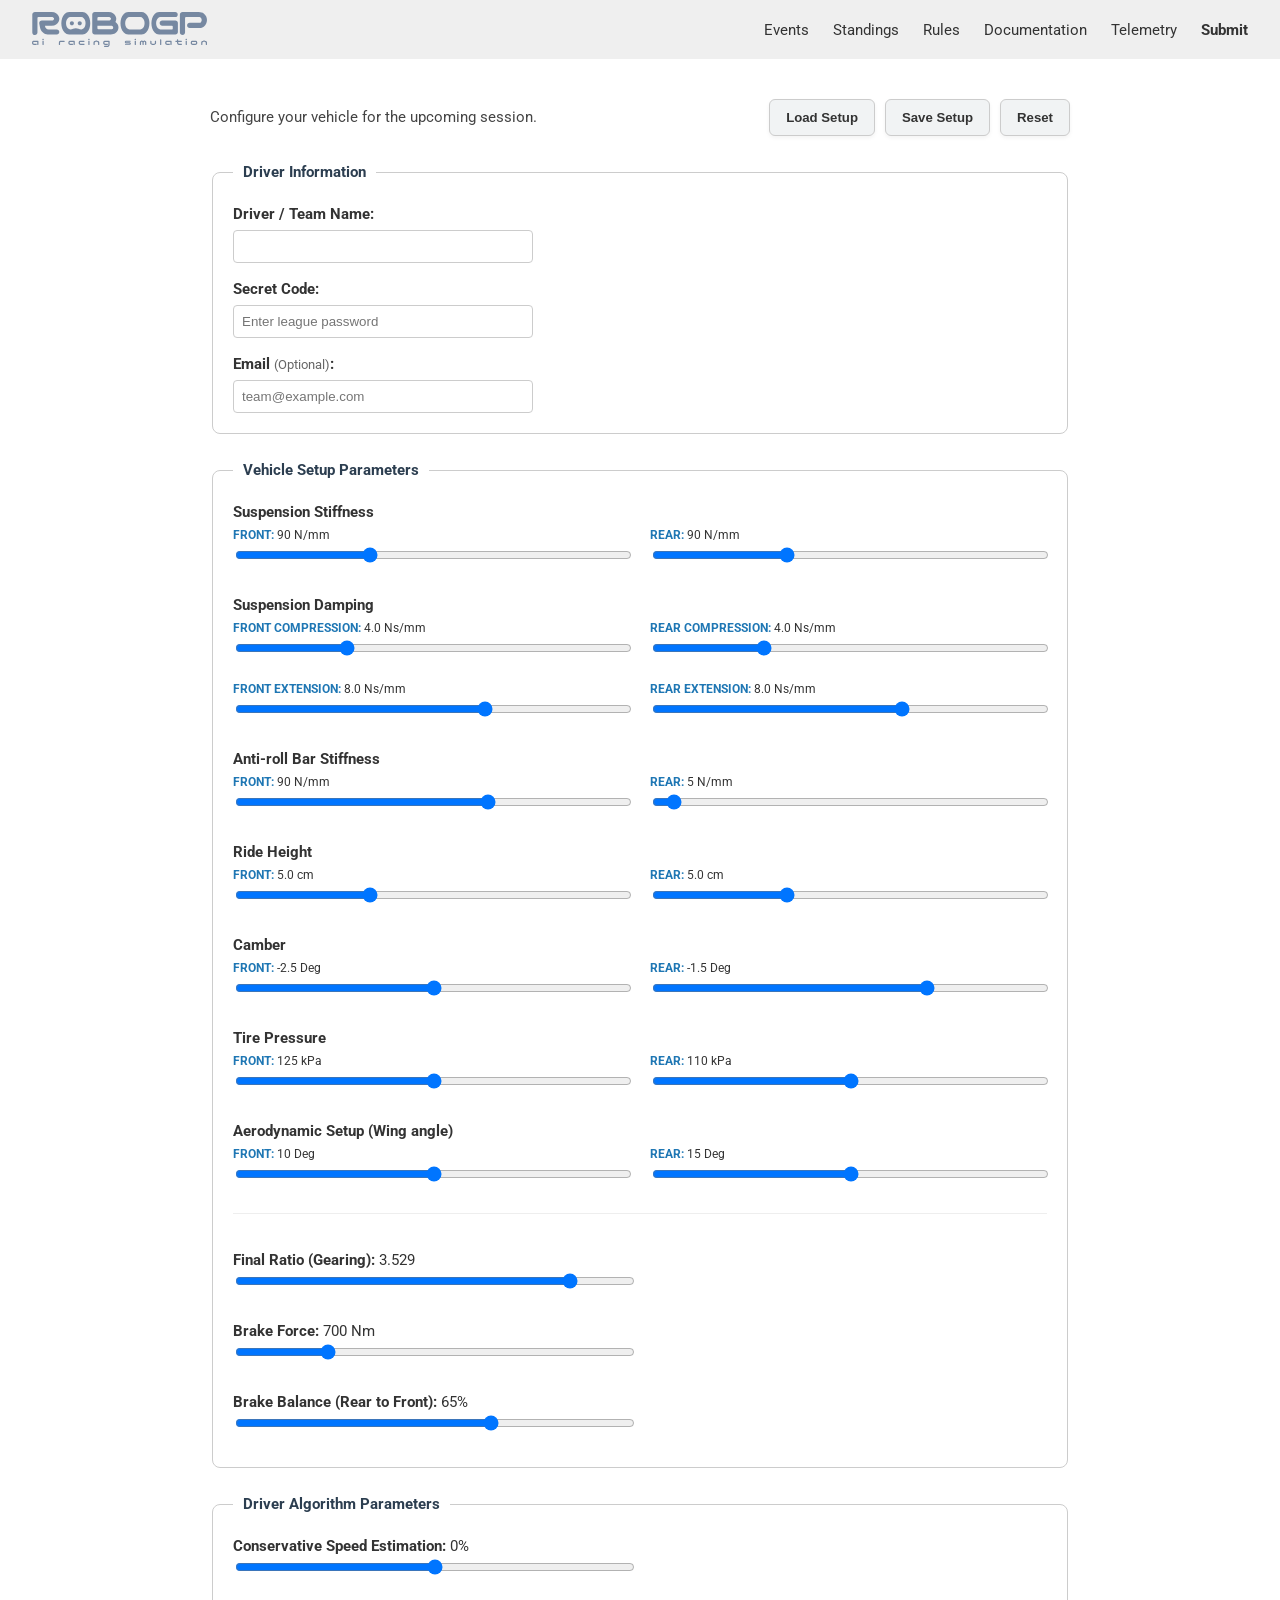
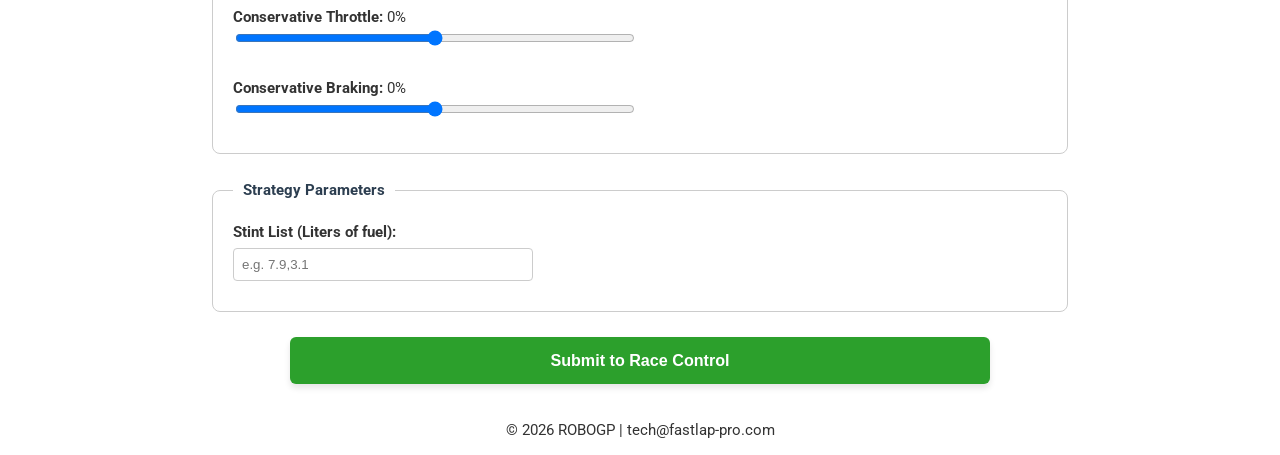
==== commit 3b654b20: "Fixed submit and documentation details" ====
--- a/submit.html
+++ b/submit.html
@@ -91,7 +91,7 @@
     <form action="#" method="POST" class="setup-form">
 
       <div class="header-actions-row">
-        <p>Configure your vehicle for the upcoming session</p>
+        <p>Configure your vehicle for the upcoming session.</p>
         
         <div class="top-actions">
           <input type="file" id="load_file" accept=".json" style="display:none;" onchange="loadSetupFile(event)">
